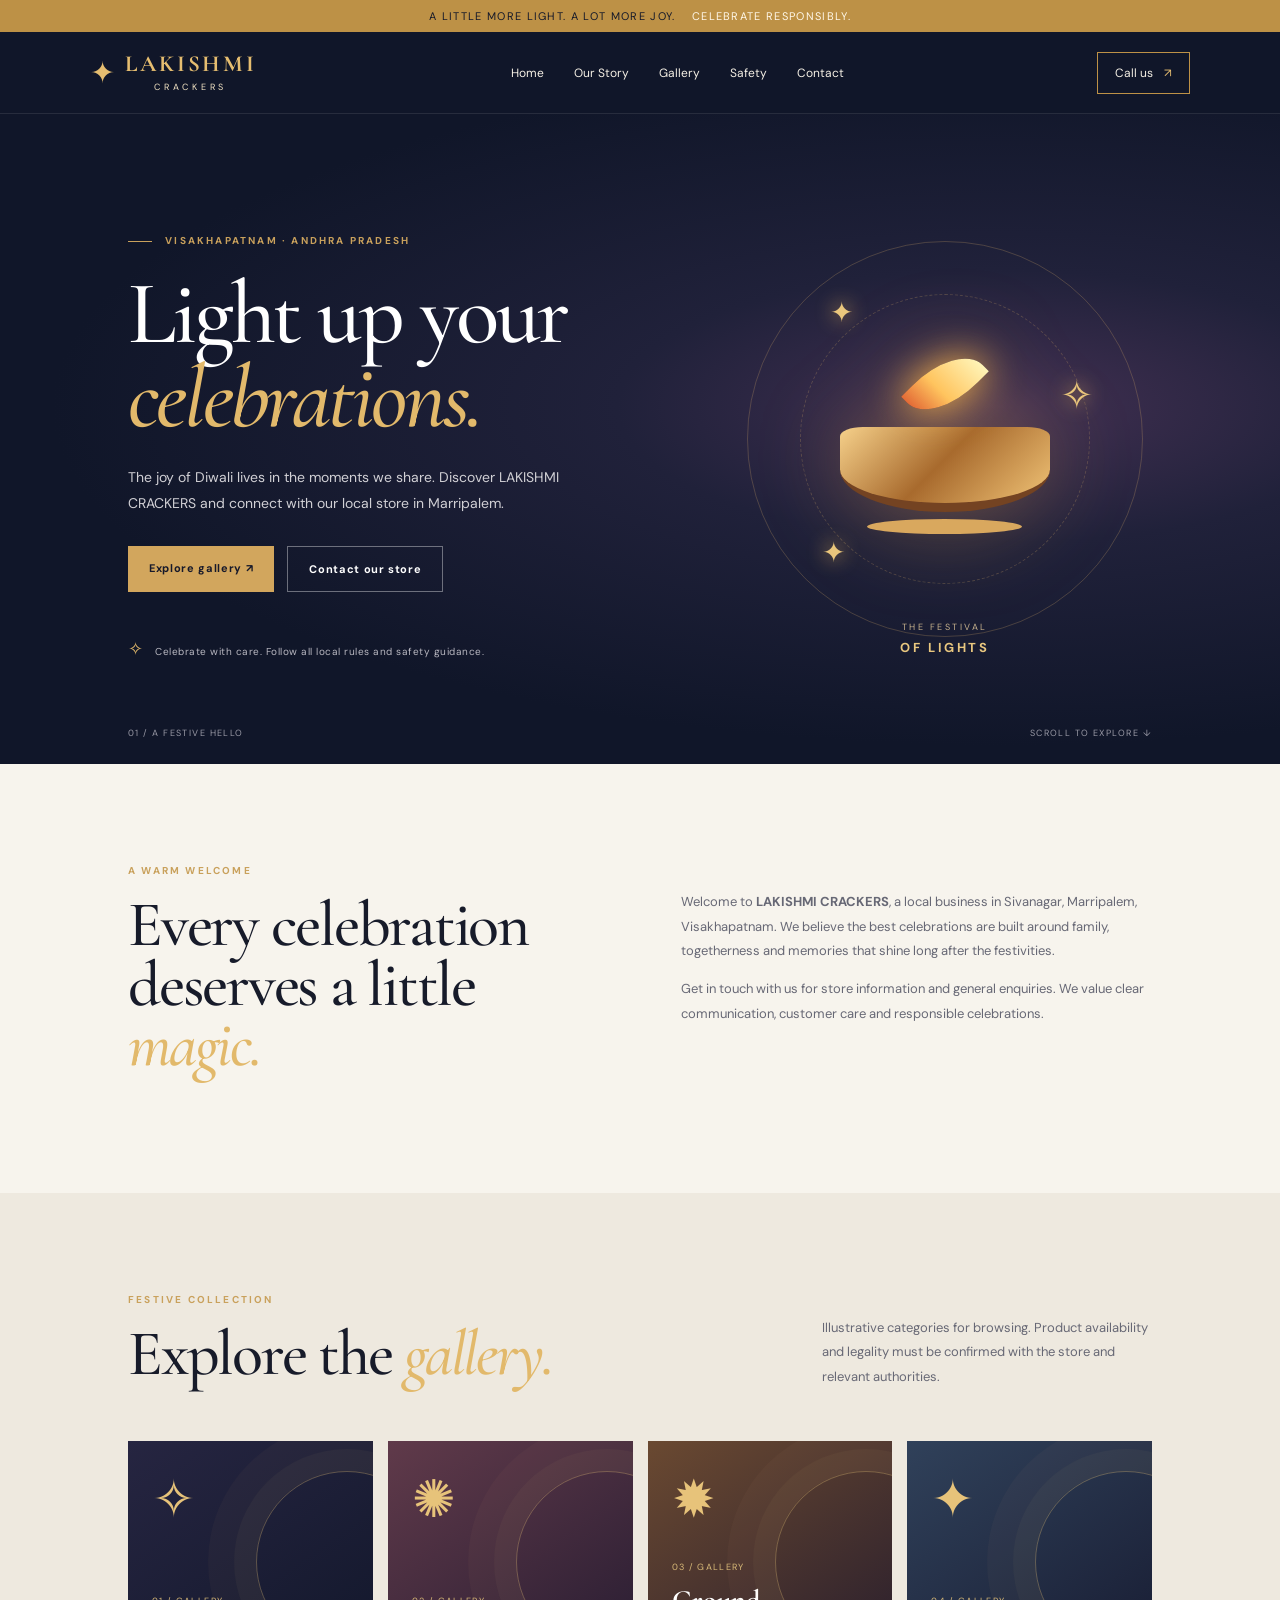
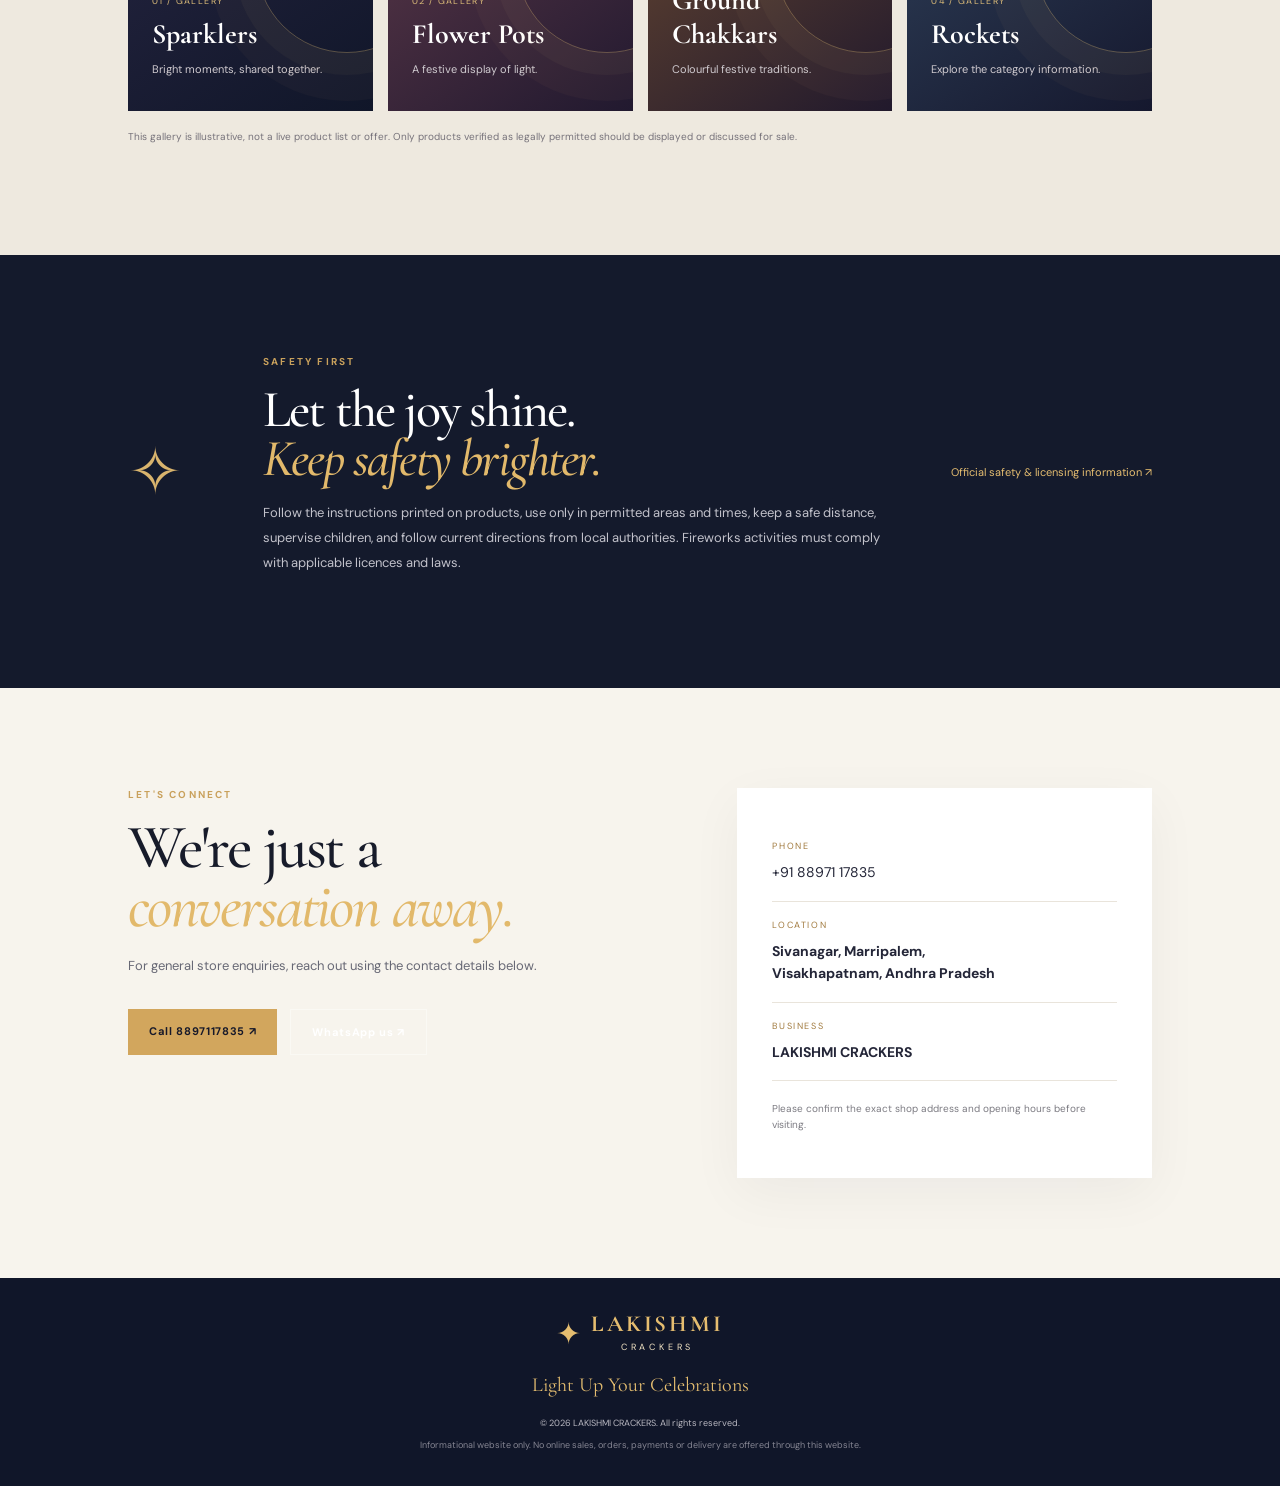
==== index.html @ d30c78f4 "Add files via upload" ====
<!doctype html>
<html lang="en">
<head>
  <meta charset="utf-8">
  <meta name="viewport" content="width=device-width, initial-scale=1">
  <meta name="description" content="LAKISHMI CRACKERS — festive information and store enquiries in Marripalem, Visakhapatnam.">
  <meta name="theme-color" content="#101629">
  <title>LAKISHMI CRACKERS | Light Up Your Celebrations</title>
  <link rel="preconnect" href="https://fonts.googleapis.com">
  <link rel="preconnect" href="https://fonts.gstatic.com" crossorigin>
  <link href="https://fonts.googleapis.com/css2?family=Cormorant+Garamond:wght@500;600;700&family=DM+Sans:wght@400;500;600;700&display=swap" rel="stylesheet">
  <link rel="stylesheet" href="style.css">
  <script defer src="script.js"></script>
</head>
<body>
  <div class="announcement">A little more light. A lot more joy. <span>Celebrate responsibly.</span></div>
  <header class="site-header">
    <a class="brand" href="#home" aria-label="Lakishmi Crackers home">
      <span class="brand-mark">✦</span>
      <span><strong>LAKISHMI</strong><small>CRACKERS</small></span>
    </a>
    <button class="menu-toggle" aria-label="Open navigation" aria-expanded="false">☰</button>
    <nav class="nav">
      <a href="#home">Home</a><a href="#about">Our Story</a><a href="#gallery">Gallery</a><a href="#safety">Safety</a><a href="#contact">Contact</a>
    </nav>
    <a class="header-call" href="tel:8897117835">Call us <span>↗</span></a>
  </header>

  <main>
    <section class="hero" id="home">
      <div class="hero-glow"></div>
      <div class="hero-content">
        <p class="eyebrow"><span></span> VISAKHAPATNAM · ANDHRA PRADESH</p>
        <h1>Light up your<br><em>celebrations.</em></h1>
        <p class="hero-copy">The joy of Diwali lives in the moments we share. Discover LAKISHMI CRACKERS and connect with our local store in Marripalem.</p>
        <div class="hero-actions">
          <a class="button button-gold" href="#gallery">Explore gallery <span>↗</span></a>
          <a class="button button-outline" href="#contact">Contact our store</a>
        </div>
        <div class="hero-note"><span>✧</span> Celebrate with care. Follow all local rules and safety guidance.</div>
      </div>
      <div class="hero-art" aria-label="Decorative festive diya illustration">
        <div class="orbit orbit-one"></div><div class="orbit orbit-two"></div>
        <div class="spark spark-a">✦</div><div class="spark spark-b">✧</div><div class="spark spark-c">✦</div>
        <div class="diya"><div class="flame"></div><div class="bowl"></div><div class="diya-base"></div></div>
        <div class="art-caption">THE FESTIVAL<br><b>OF LIGHTS</b></div>
      </div>
      <div class="hero-bottom"><span>01 / A FESTIVE HELLO</span><span>SCROLL TO EXPLORE ↓</span></div>
    </section>

    <section class="intro section" id="about">
      <div class="section-kicker">A WARM WELCOME</div>
      <div class="intro-grid">
        <h2>Every celebration<br>deserves a little <em>magic.</em></h2>
        <div><p>Welcome to <b>LAKISHMI CRACKERS</b>, a local business in Sivanagar, Marripalem, Visakhapatnam. We believe the best celebrations are built around family, togetherness and memories that shine long after the festivities.</p><p>Get in touch with us for store information and general enquiries. We value clear communication, customer care and responsible celebrations.</p></div>
      </div>
    </section>

    <section class="gallery section" id="gallery">
      <div class="section-heading"><div><div class="section-kicker">FESTIVE COLLECTION</div><h2>Explore the <em>gallery.</em></h2></div><p>Illustrative categories for browsing. Product availability and legality must be confirmed with the store and relevant authorities.</p></div>
      <div class="category-grid">
        <article class="category-card card-spark"><div class="category-symbol">✧</div><div><small>01 / GALLERY</small><h3>Sparklers</h3><p>Bright moments, shared together.</p></div></article>
        <article class="category-card card-flower"><div class="category-symbol">✺</div><div><small>02 / GALLERY</small><h3>Flower Pots</h3><p>A festive display of light.</p></div></article>
        <article class="category-card card-wheel"><div class="category-symbol">✹</div><div><small>03 / GALLERY</small><h3>Ground Chakkars</h3><p>Colourful festive traditions.</p></div></article>
        <article class="category-card card-sky"><div class="category-symbol">✦</div><div><small>04 / GALLERY</small><h3>Rockets</h3><p>Explore the category information.</p></div></article>
      </div>
      <p class="gallery-disclaimer">This gallery is illustrative, not a live product list or offer. Only products verified as legally permitted should be displayed or discussed for sale.</p>
    </section>

    <section class="safety section" id="safety">
      <div class="safety-icon">✧</div>
      <div><div class="section-kicker">SAFETY FIRST</div><h2>Let the joy shine.<br><em>Keep safety brighter.</em></h2><p>Follow the instructions printed on products, use only in permitted areas and times, keep a safe distance, supervise children, and follow current directions from local authorities. Fireworks activities must comply with applicable licences and laws.</p></div>
      <a class="text-link" href="https://www.peso.gov.in/" target="_blank" rel="noopener">Official safety & licensing information ↗</a>
    </section>

    <section class="contact section" id="contact">
      <div class="contact-copy"><div class="section-kicker">LET'S CONNECT</div><h2>We're just a<br><em>conversation away.</em></h2><p>For general store enquiries, reach out using the contact details below.</p>
        <div class="contact-actions"><a class="button button-gold" href="tel:8897117835">Call 8897117835 ↗</a><a class="button button-outline" href="https://wa.me/918897117835?text=Hello%20LAKISHMI%20CRACKERS" target="_blank" rel="noopener">WhatsApp us ↗</a></div>
      </div>
      <div class="contact-card"><div class="contact-row"><span>PHONE</span><a href="tel:8897117835">+91 88971 17835</a></div><div class="contact-row"><span>LOCATION</span><b>Sivanagar, Marripalem,<br>Visakhapatnam, Andhra Pradesh</b></div><div class="contact-row"><span>BUSINESS</span><b>LAKISHMI CRACKERS</b></div><p class="address-note">Please confirm the exact shop address and opening hours before visiting.</p></div>
    </section>
  </main>

  <footer><a class="brand footer-brand" href="#home"><span class="brand-mark">✦</span><span><strong>LAKISHMI</strong><small>CRACKERS</small></span></a><p>Light Up Your Celebrations</p><small>© <span id="year"></span> LAKISHMI CRACKERS. All rights reserved.</small><small class="footer-legal">Informational website only. No online sales, orders, payments or delivery are offered through this website.</small></footer>
</body>
</html>
---- style.css ----
*{box-sizing:border-box}html{scroll-behavior:smooth}body{margin:0;background:#f7f4ed;color:#171b2a;font-family:"DM Sans",sans-serif}.announcement{padding:9px 5vw;text-align:center;background:#bd9146;color:#15192a;font-size:11px;letter-spacing:.12em;text-transform:uppercase}.announcement span{margin-left:12px;color:#fff8e9}.site-header{height:82px;padding:0 7vw;display:flex;align-items:center;justify-content:space-between;background:#101629;color:#fff;position:sticky;top:0;z-index:10;border-bottom:1px solid #ffffff18}.brand{display:flex;align-items:center;gap:10px;color:#e5bd70;text-decoration:none}.brand-mark{font-size:30px}.brand strong{display:block;font-family:"Cormorant Garamond",serif;font-size:23px;letter-spacing:.12em;line-height:1}.brand small{display:block;text-align:center;font-size:9px;letter-spacing:.42em;margin-top:5px;color:#f4e5c5}.nav{display:flex;gap:30px}.nav a,.header-call{color:#f5f0e5;text-decoration:none;font-size:12px}.nav a:hover,.header-call:hover{color:#e5bd70}.header-call{border:1px solid #bd9146;padding:12px 17px}.header-call span{color:#e5bd70;margin-left:8px}.menu-toggle{display:none;background:none;border:0;color:#fff;font-size:24px}.hero{min-height:650px;background:radial-gradient(ellipse at 78% 45%,#423052 0,#20213a 27%,#101629 67%);color:#fff;position:relative;overflow:hidden;padding:110px 10vw 70px}.hero-content{max-width:590px;position:relative;z-index:2}.eyebrow,.section-kicker{font-size:10px;letter-spacing:.22em;color:#c9a15c;font-weight:700}.eyebrow span{display:inline-block;width:24px;height:1px;background:#c9a15c;vertical-align:middle;margin-right:9px}.hero h1,.section h2{font-family:"Cormorant Garamond",serif;font-weight:500;font-size:clamp(58px,7vw,94px);line-height:.94;letter-spacing:-.035em;margin:25px 0}.hero h1 em,.section h2 em{color:#e2b96b;font-weight:500}.hero-copy{max-width:440px;color:#d1d0d5;line-height:1.8;font-size:14px}.hero-actions,.contact-actions{display:flex;gap:13px;flex-wrap:wrap;margin-top:30px}.button{display:inline-block;padding:15px 21px;text-decoration:none;font-size:11px;font-weight:700;letter-spacing:.06em}.button-gold{background:#d2a65d;color:#17192a}.button-gold:hover{background:#f0cf8b}.button-outline{border:1px solid #ffffff60;color:#fff}.button-outline:hover{border-color:#e2b96b;color:#e2b96b}.hero-note{margin-top:45px;color:#b9b8c1;font-size:10px;letter-spacing:.05em}.hero-note span{color:#e2b96b;font-size:18px;margin-right:8px}.hero-art{position:absolute;width:440px;height:440px;right:9%;top:105px;border-radius:50%;display:grid;place-items:center}.orbit{position:absolute;border:1px solid #d5ad6740;border-radius:50%;inset:5%}.orbit-two{inset:17%;border-style:dashed}.diya{position:relative;width:220px;height:190px;display:flex;align-items:center;flex-direction:column;justify-content:flex-end;filter:drop-shadow(0 0 40px #e7a34c55)}.flame{position:absolute;top:0;width:44px;height:80px;background:linear-gradient(#fff4b7,#ffc45e 60%,#e36b36);border-radius:80% 0 80% 0;transform:rotate(45deg);box-shadow:0 0 38px #ffb94c}.bowl{width:210px;height:85px;background:linear-gradient(135deg,#f6d18b,#a86a2d 48%,#f1c477);border-radius:12% 12% 55% 55%;border-bottom:9px solid #744322}.diya-base{width:155px;height:15px;border-radius:50%;background:#d9a85e;margin-top:7px}.spark{position:absolute;color:#eac77d;font-size:28px;text-shadow:0 0 20px #ffc45e}.spark-a{top:17%;left:24%}.spark-b{right:16%;top:34%;font-size:40px}.spark-c{bottom:20%;left:22%}.art-caption{position:absolute;bottom:0;text-align:center;color:#c6b18d;font-size:9px;letter-spacing:.28em;line-height:1.8}.art-caption b{color:#e9c77f;font-size:13px}.hero-bottom{position:absolute;bottom:25px;left:10vw;right:10vw;display:flex;justify-content:space-between;color:#9999a5;font-size:9px;letter-spacing:.16em}.section{padding:100px 10vw}.intro-grid{display:grid;grid-template-columns:1fr 1fr;gap:8%;align-items:start}.section h2{font-size:clamp(45px,5vw,65px);color:#171b2a;margin:18px 0}.intro-grid p,.section-heading p,.safety p,.contact-copy>p{font-size:13px;line-height:1.9;color:#676875}.gallery{background:#eee9df}.section-heading{display:flex;justify-content:space-between;align-items:end;gap:30px;margin-bottom:38px}.section-heading p{max-width:330px}.category-grid{display:grid;grid-template-columns:repeat(4,1fr);gap:15px}.category-card{min-height:270px;padding:24px;display:flex;flex-direction:column;justify-content:space-between;color:#fff;background:linear-gradient(145deg,#262541,#101629);position:relative;overflow:hidden}.category-card:after{content:"";position:absolute;width:180px;height:180px;border:1px solid #e7c37a55;border-radius:50%;right:-65px;top:30px;box-shadow:0 0 0 22px #e7c37a0a,0 0 0 48px #e7c37a08}.card-flower{background:linear-gradient(145deg,#603a4a,#21192f)}.card-wheel{background:linear-gradient(145deg,#6a4931,#21192c)}.card-sky{background:linear-gradient(145deg,#30415a,#15182e)}.category-symbol{font-size:52px;color:#e7c37a}.category-card small{font-size:9px;letter-spacing:.15em;color:#d8b978}.category-card h3{font-family:"Cormorant Garamond",serif;font-size:28px;margin:8px 0}.category-card p{font-size:11px;color:#d0cbd0}.gallery-disclaimer{font-size:10px;color:#76727a;margin-top:18px;line-height:1.6}.safety{display:grid;grid-template-columns:100px 1fr auto;gap:35px;align-items:center;background:#141a2c;color:#fff}.safety h2{color:#fff;font-size:52px}.safety p{color:#c2c2cb;max-width:620px}.safety-icon{font-size:65px;color:#d9b46d}.text-link{color:#e5bd70;font-size:11px;white-space:nowrap;text-decoration:none}.contact{display:grid;grid-template-columns:1.1fr .9fr;gap:10%;background:#f7f4ed}.contact h2{font-size:62px}.contact-card{background:#fff;padding:35px;box-shadow:0 15px 50px #171b2a0c}.contact-row{padding:17px 0;border-bottom:1px solid #e9e4db;display:flex;flex-direction:column;gap:9px}.contact-row span{font-size:9px;letter-spacing:.18em;color:#a17a3e}.contact-row b,.contact-row a{font-size:14px;color:#242638;text-decoration:none;line-height:1.6}.address-note{font-size:10px;line-height:1.6;color:#7c7b82;margin-top:20px}footer{background:#101629;color:#b8b7c0;padding:35px 10vw;text-align:center}footer .brand{justify-content:center}footer p{font-family:"Cormorant Garamond",serif;color:#e4bd70;font-size:20px}footer>small{display:block;font-size:9px;margin-top:10px}.footer-legal{color:#858592}.footer-brand{display:inline-flex}
@media(max-width:900px){.nav{gap:15px}.hero-art{right:-100px;opacity:.45}.hero-content{max-width:560px}.category-grid{grid-template-columns:repeat(2,1fr)}.safety{grid-template-columns:60px 1fr}.text-link{grid-column:2}.section{padding:75px 7vw}}
@media(max-width:650px){.announcement{font-size:9px}.site-header{height:70px;padding:0 6vw}.menu-toggle{display:block;margin-left:auto;margin-right:18px}.nav{display:none;position:absolute;top:70px;left:0;right:0;background:#101629;padding:20px 7vw 26px;flex-direction:column;gap:20px;border-top:1px solid #ffffff20}.nav.open{display:flex}.header-call{padding:10px;font-size:10px}.hero{padding:85px 7vw 90px;min-height:690px}.hero h1{font-size:66px}.hero-art{width:300px;height:300px;right:-80px;top:300px;opacity:.27}.hero-bottom{left:7vw;right:7vw;font-size:8px}.intro-grid,.contact{grid-template-columns:1fr;gap:20px}.section-heading{display:block}.category-grid{grid-template-columns:1fr 1fr;gap:9px}.category-card{min-height:220px;padding:16px}.category-card h3{font-size:23px}.safety{grid-template-columns:1fr;gap:10px}.safety-icon{font-size:42px}.safety h2,.contact h2{font-size:48px}.text-link{grid-column:auto}.contact-card{padding:25px}.section{padding:65px 7vw}}
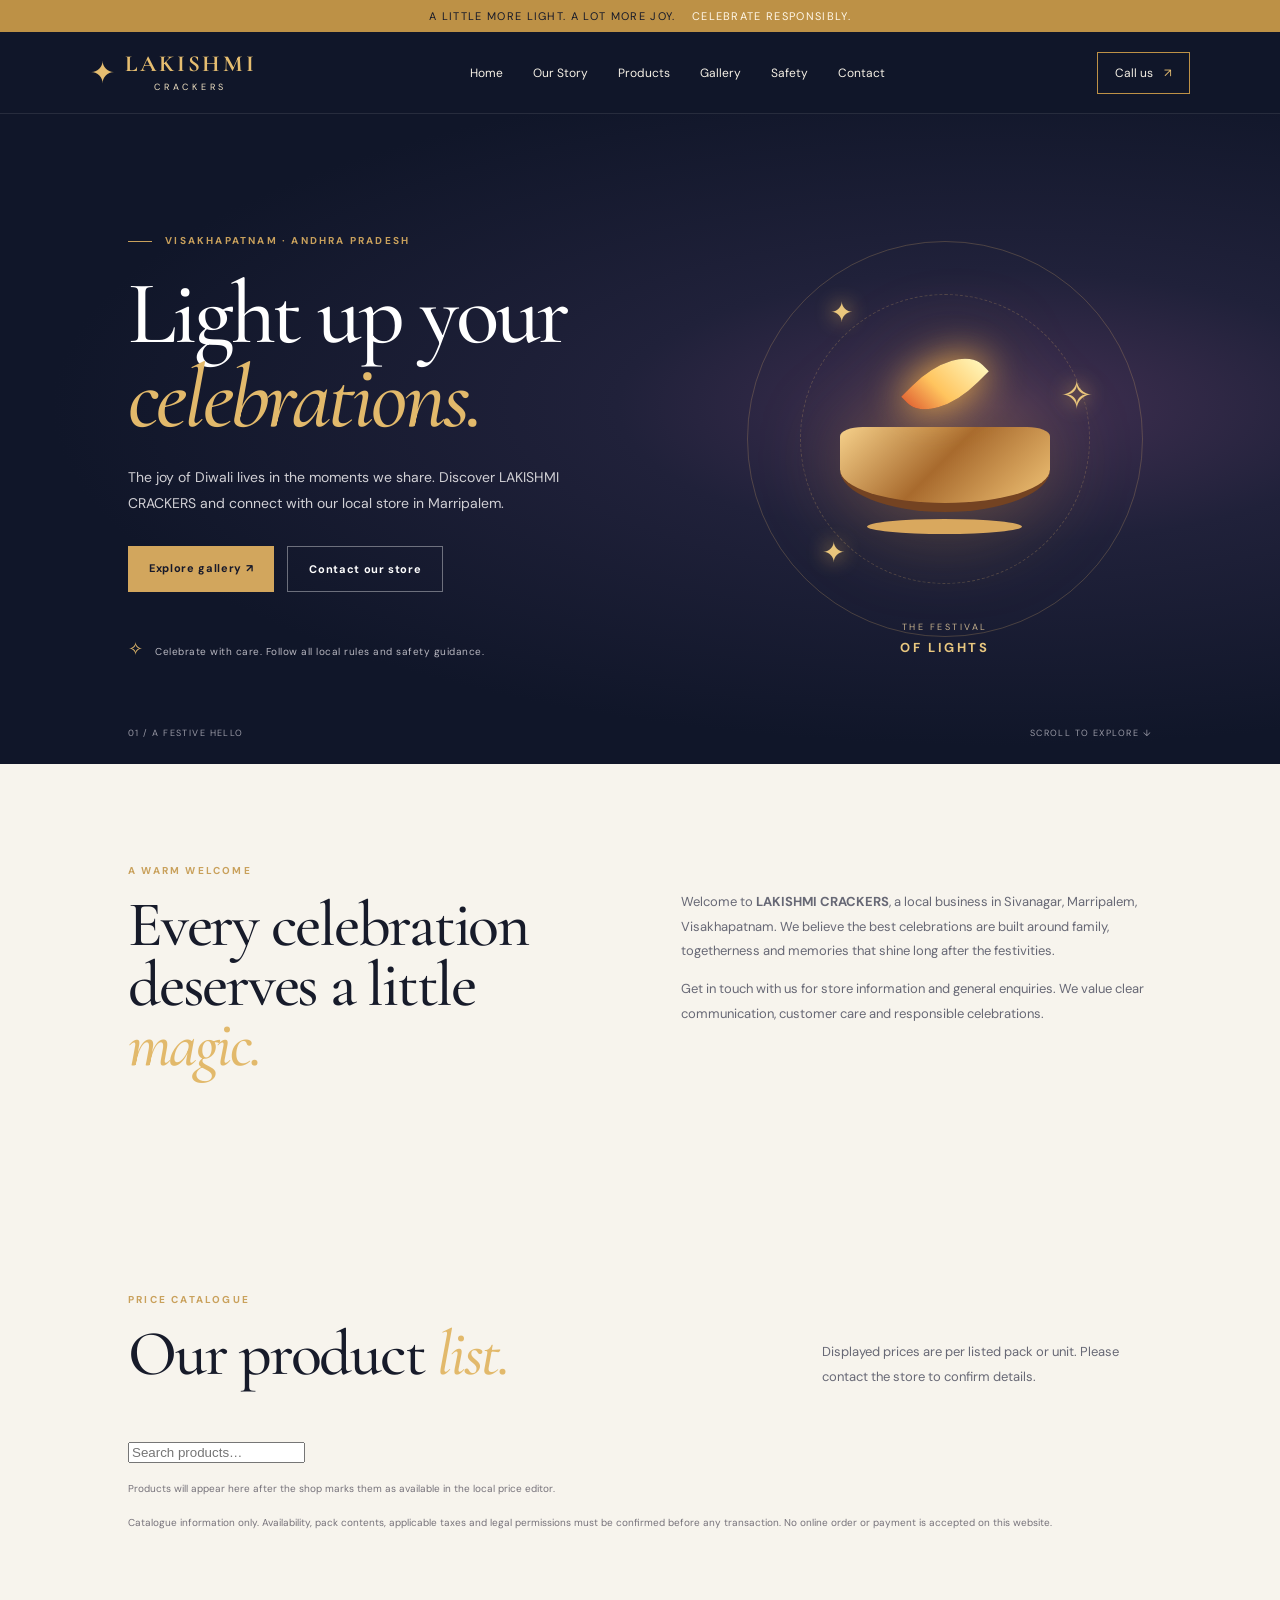
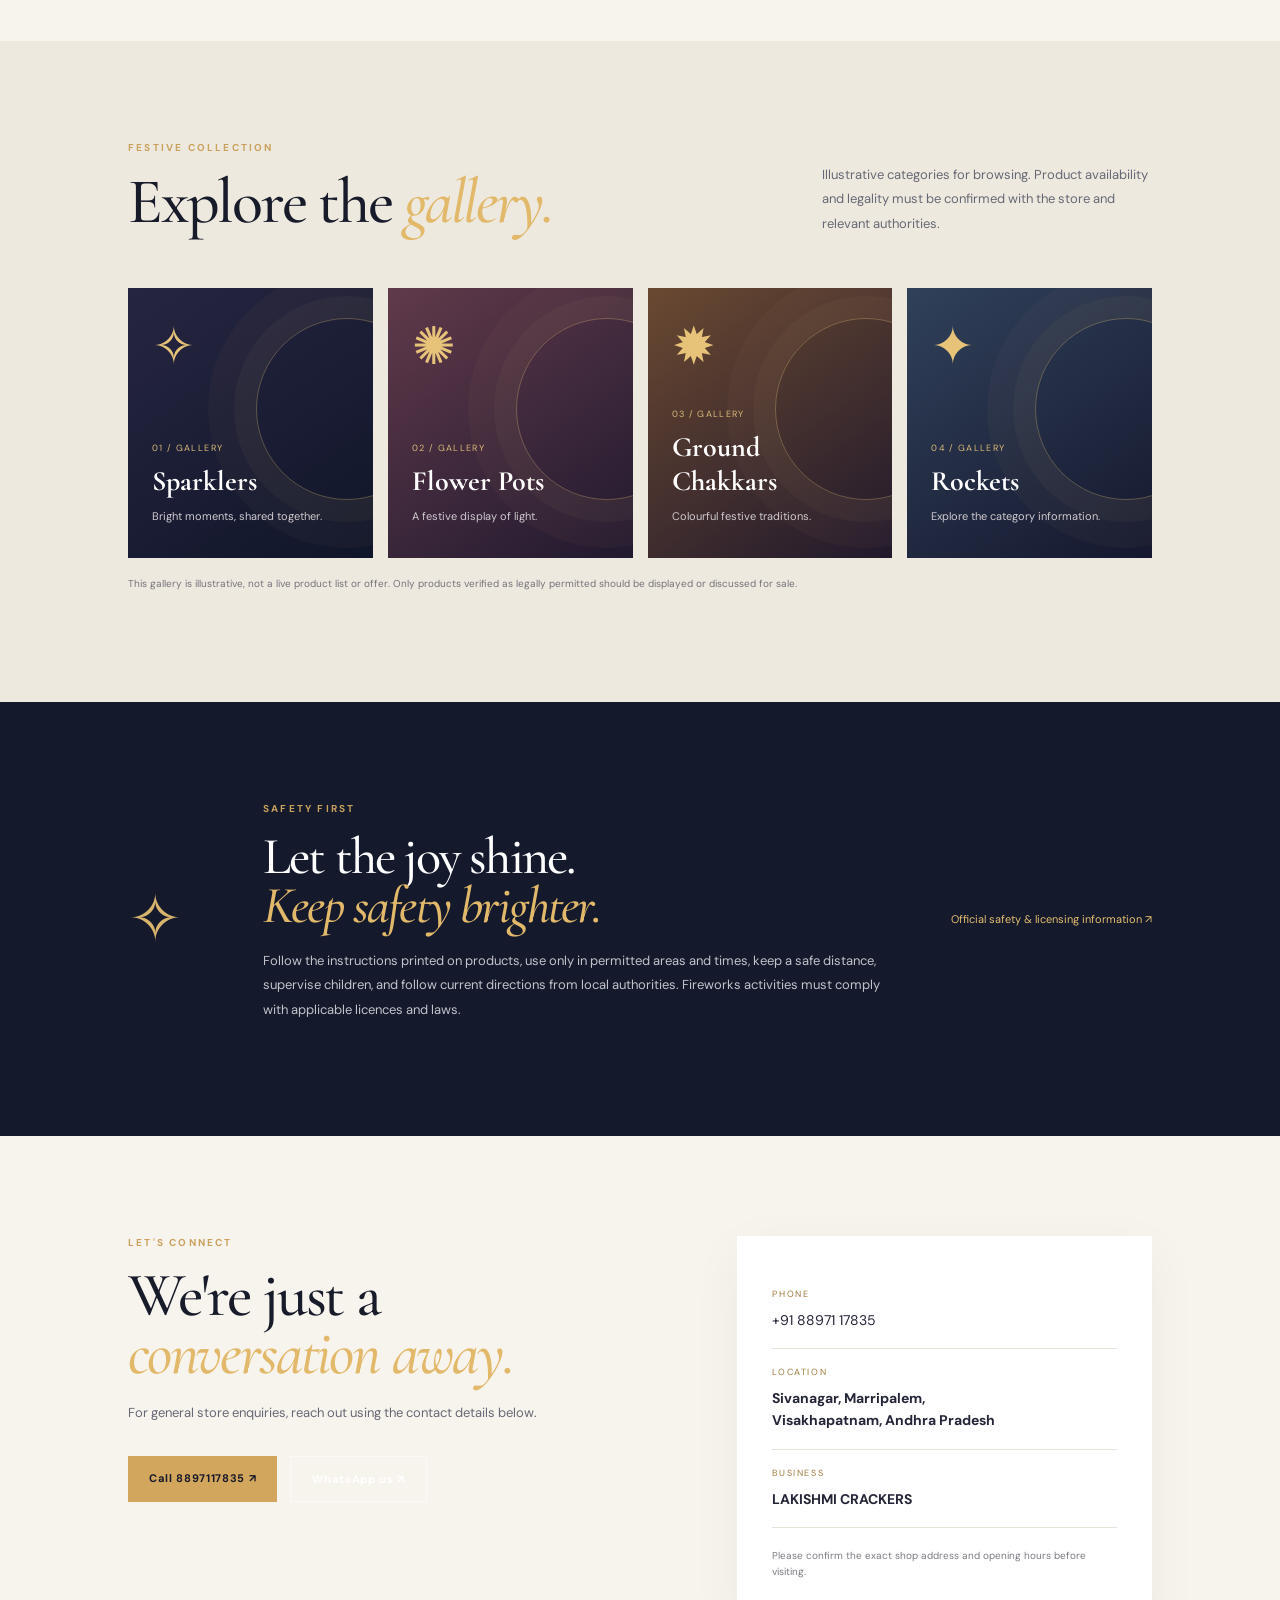
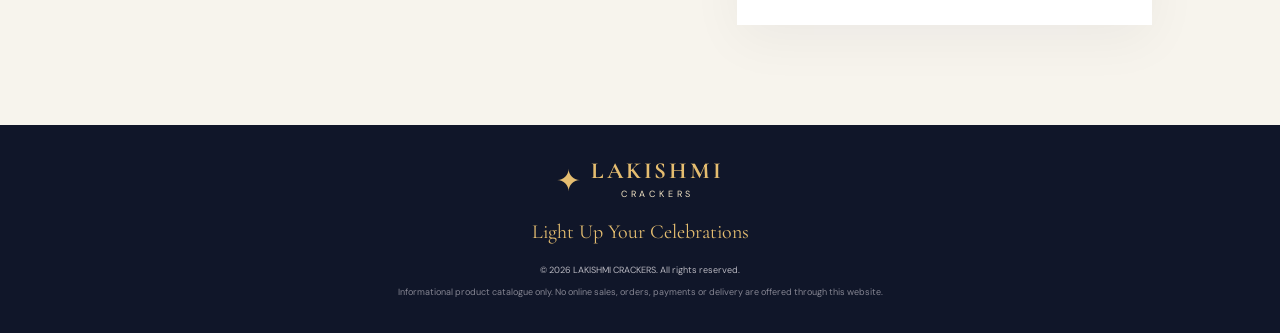
==== commit c4566d45: "Add products section and update footer information Added a products section with a product search in" ====
--- a/index.html
+++ b/index.html
@@ -10,6 +10,7 @@
   <link rel="preconnect" href="https://fonts.gstatic.com" crossorigin>
   <link href="https://fonts.googleapis.com/css2?family=Cormorant+Garamond:wght@500;600;700&family=DM+Sans:wght@400;500;600;700&display=swap" rel="stylesheet">
   <link rel="stylesheet" href="style.css">
+  <script defer src="products.js"></script>
   <script defer src="script.js"></script>
 </head>
 <body>
@@ -21,7 +22,7 @@
     </a>
     <button class="menu-toggle" aria-label="Open navigation" aria-expanded="false">☰</button>
     <nav class="nav">
-      <a href="#home">Home</a><a href="#about">Our Story</a><a href="#gallery">Gallery</a><a href="#safety">Safety</a><a href="#contact">Contact</a>
+      <a href="#home">Home</a><a href="#about">Our Story</a><a href="#products">Products</a><a href="#gallery">Gallery</a><a href="#safety">Safety</a><a href="#contact">Contact</a>
     </nav>
     <a class="header-call" href="tel:8897117835">Call us <span>↗</span></a>
   </header>
@@ -56,6 +57,14 @@
       </div>
     </section>
 
+    <section class="products section" id="products">
+      <div class="section-heading"><div><div class="section-kicker">PRICE CATALOGUE</div><h2>Our product <em>list.</em></h2></div><p>Displayed prices are per listed pack or unit. Please contact the store to confirm details.</p></div>
+      <div class="product-tools"><input id="product-search" type="search" placeholder="Search products…" aria-label="Search products"><span id="product-count" aria-live="polite"></span></div>
+      <div class="product-grid" id="product-grid"></div>
+      <p class="gallery-disclaimer" id="product-empty">Products will appear here after the shop marks them as available in the local price editor.</p>
+      <p class="gallery-disclaimer">Catalogue information only. Availability, pack contents, applicable taxes and legal permissions must be confirmed before any transaction. No online order or payment is accepted on this website.</p>
+    </section>
+
     <section class="gallery section" id="gallery">
       <div class="section-heading"><div><div class="section-kicker">FESTIVE COLLECTION</div><h2>Explore the <em>gallery.</em></h2></div><p>Illustrative categories for browsing. Product availability and legality must be confirmed with the store and relevant authorities.</p></div>
       <div class="category-grid">
@@ -81,6 +90,6 @@
     </section>
   </main>
 
-  <footer><a class="brand footer-brand" href="#home"><span class="brand-mark">✦</span><span><strong>LAKISHMI</strong><small>CRACKERS</small></span></a><p>Light Up Your Celebrations</p><small>© <span id="year"></span> LAKISHMI CRACKERS. All rights reserved.</small><small class="footer-legal">Informational website only. No online sales, orders, payments or delivery are offered through this website.</small></footer>
+  <footer><a class="brand footer-brand" href="#home"><span class="brand-mark">✦</span><span><strong>LAKISHMI</strong><small>CRACKERS</small></span></a><p>Light Up Your Celebrations</p><small>© <span id="year"></span> LAKISHMI CRACKERS. All rights reserved.</small><small class="footer-legal">Informational product catalogue only. No online sales, orders, payments or delivery are offered through this website.</small></footer>
 </body>
-</html>+</html>
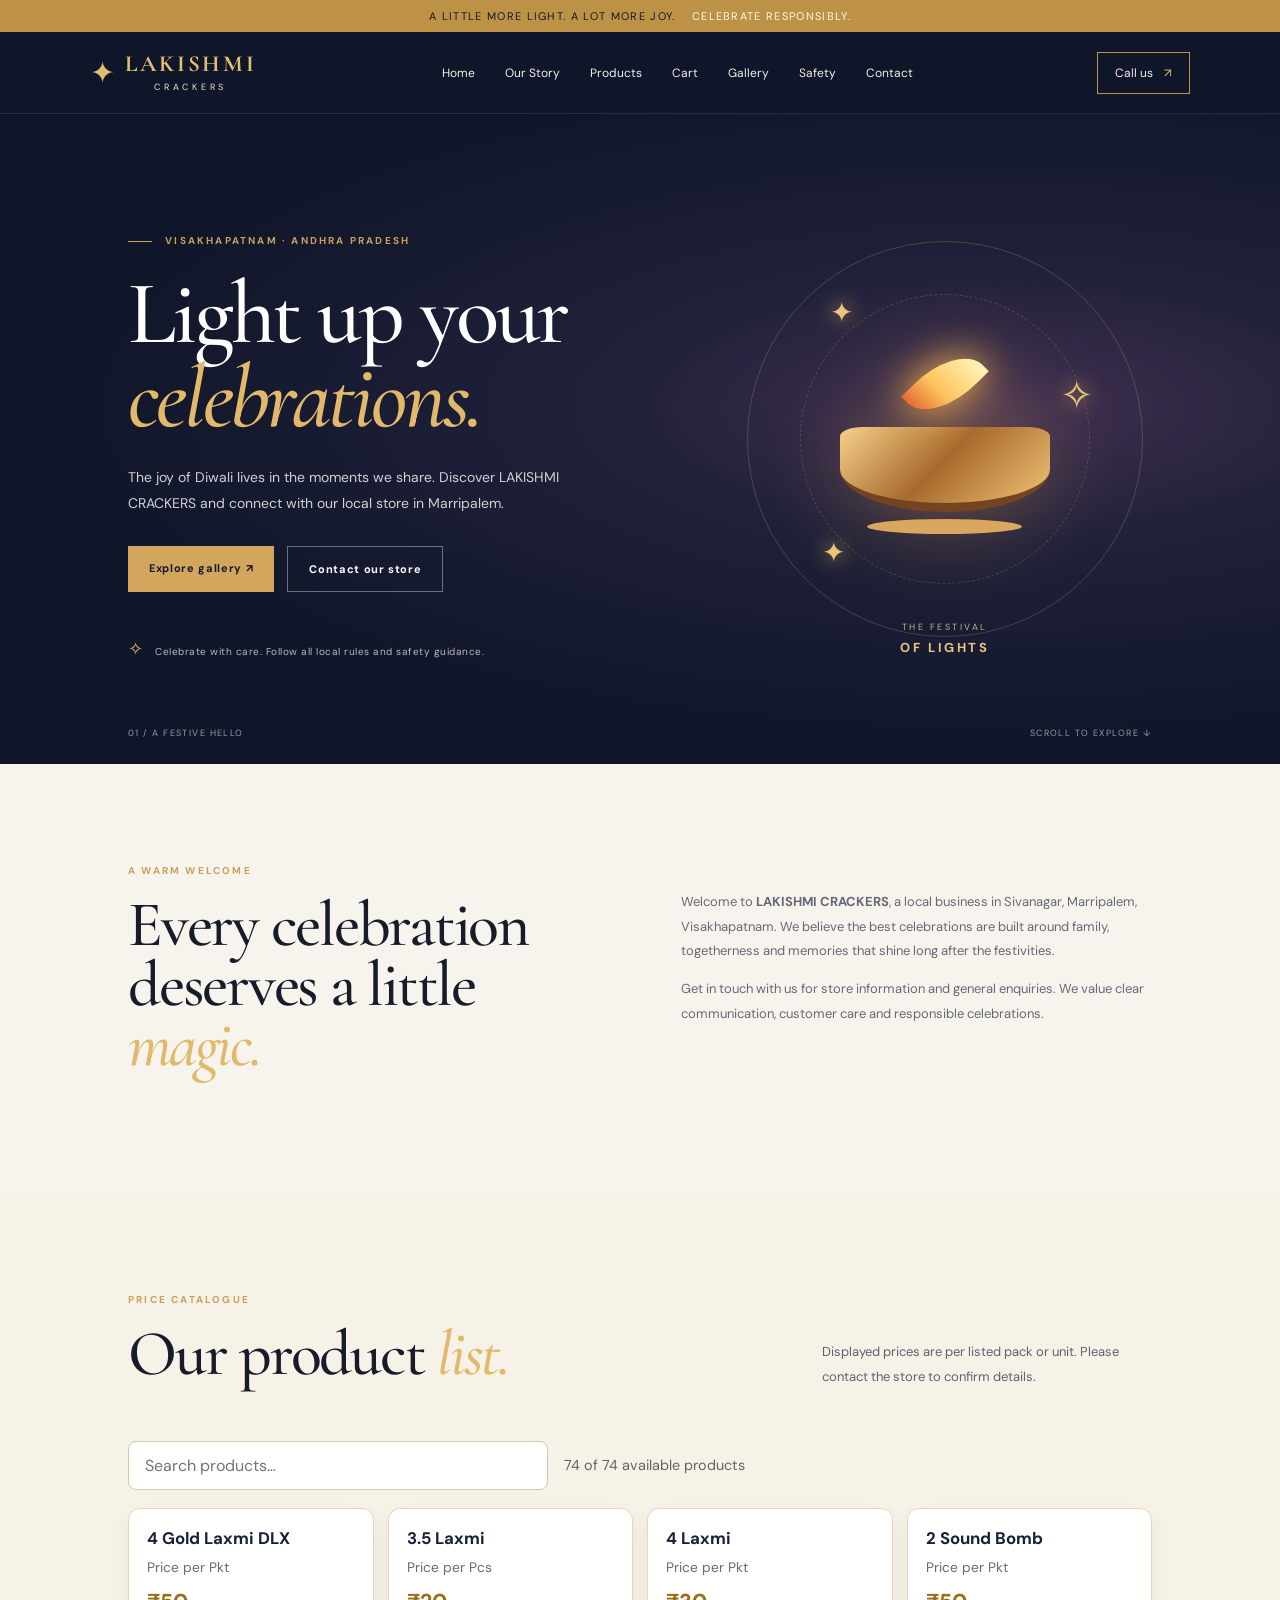
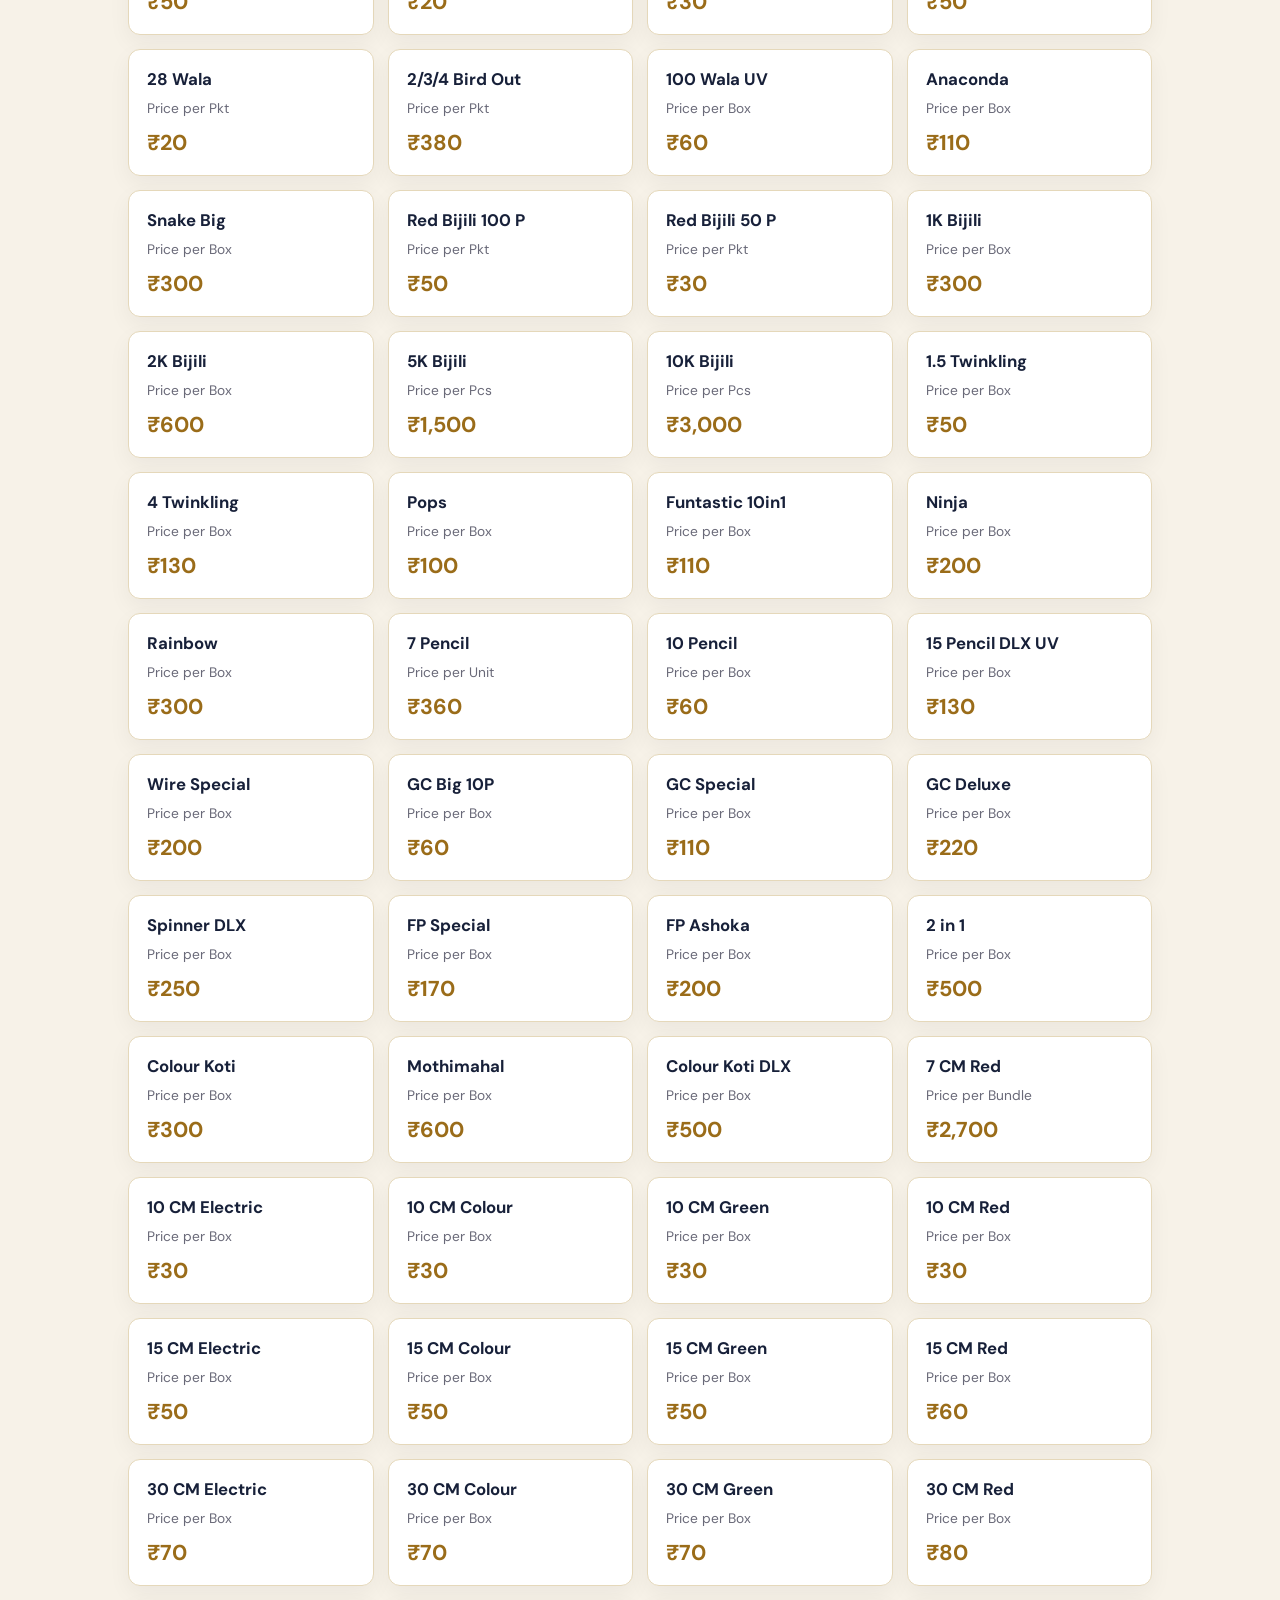
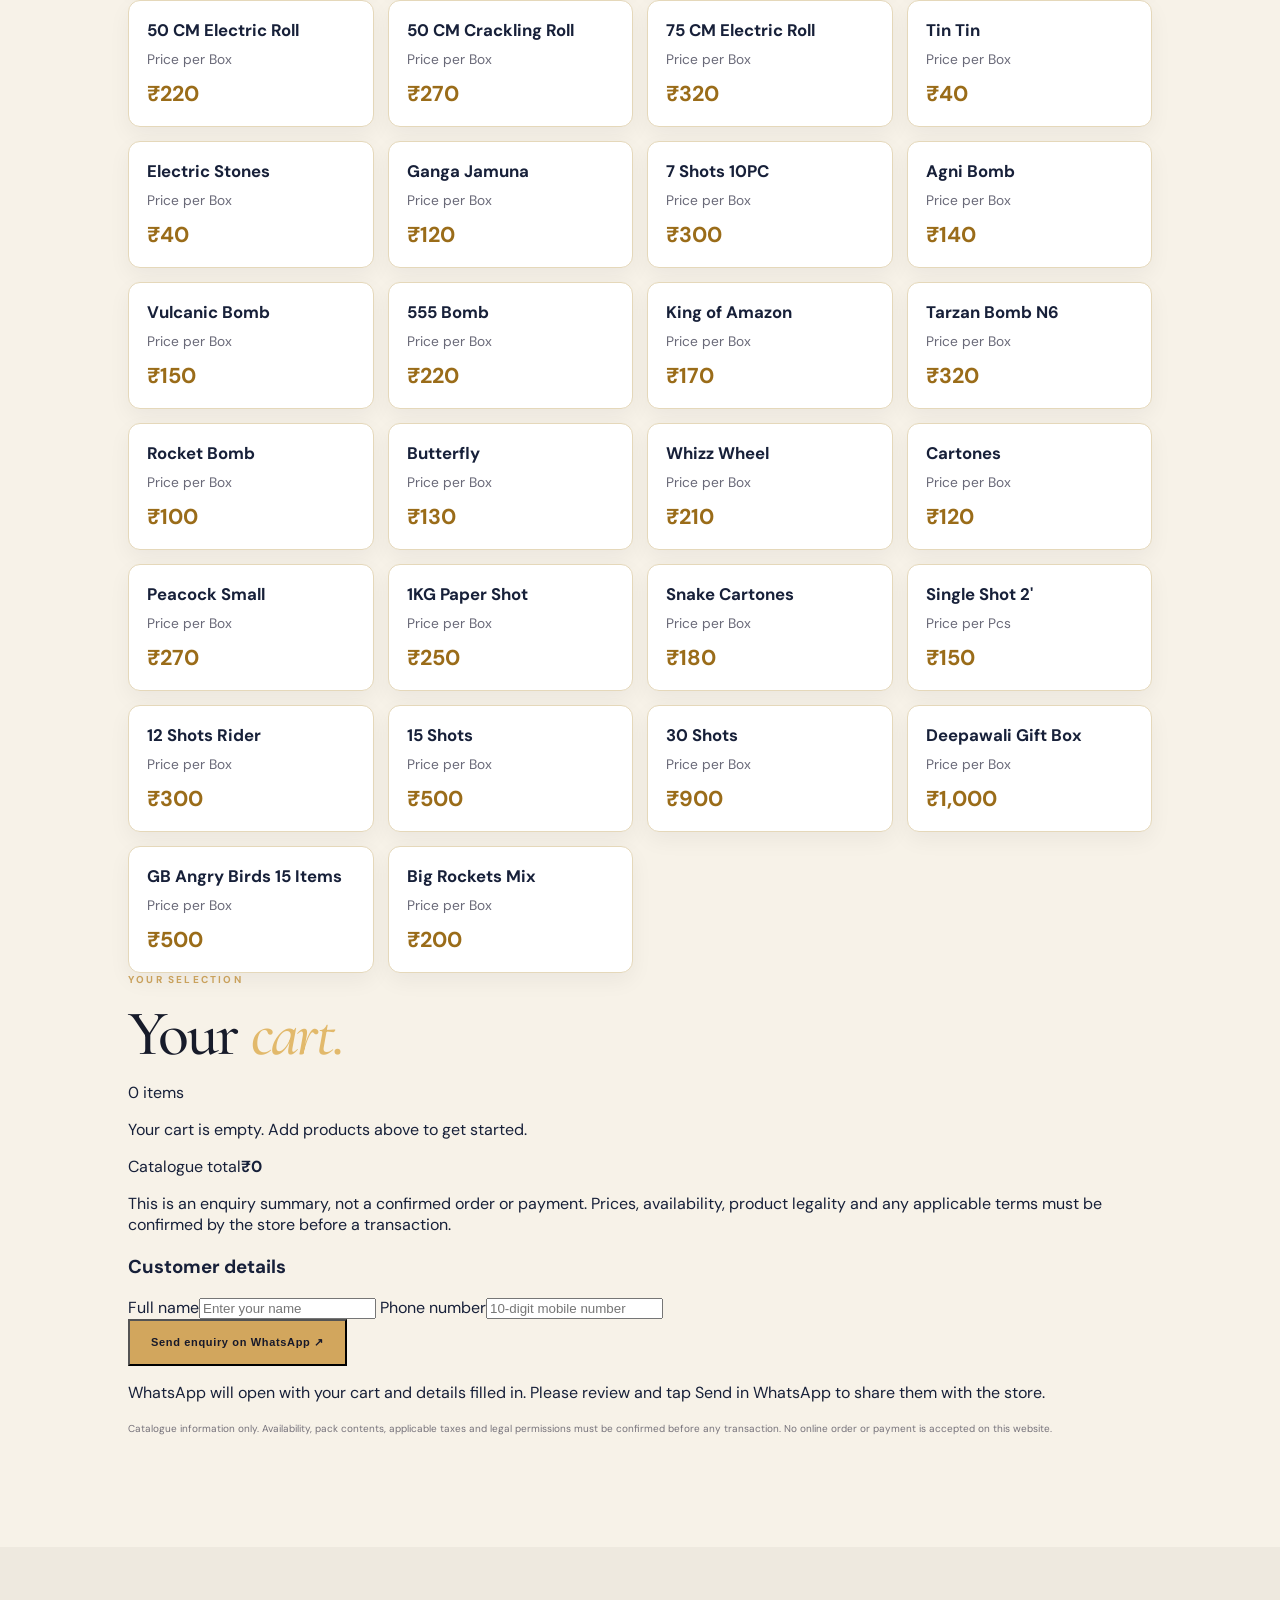
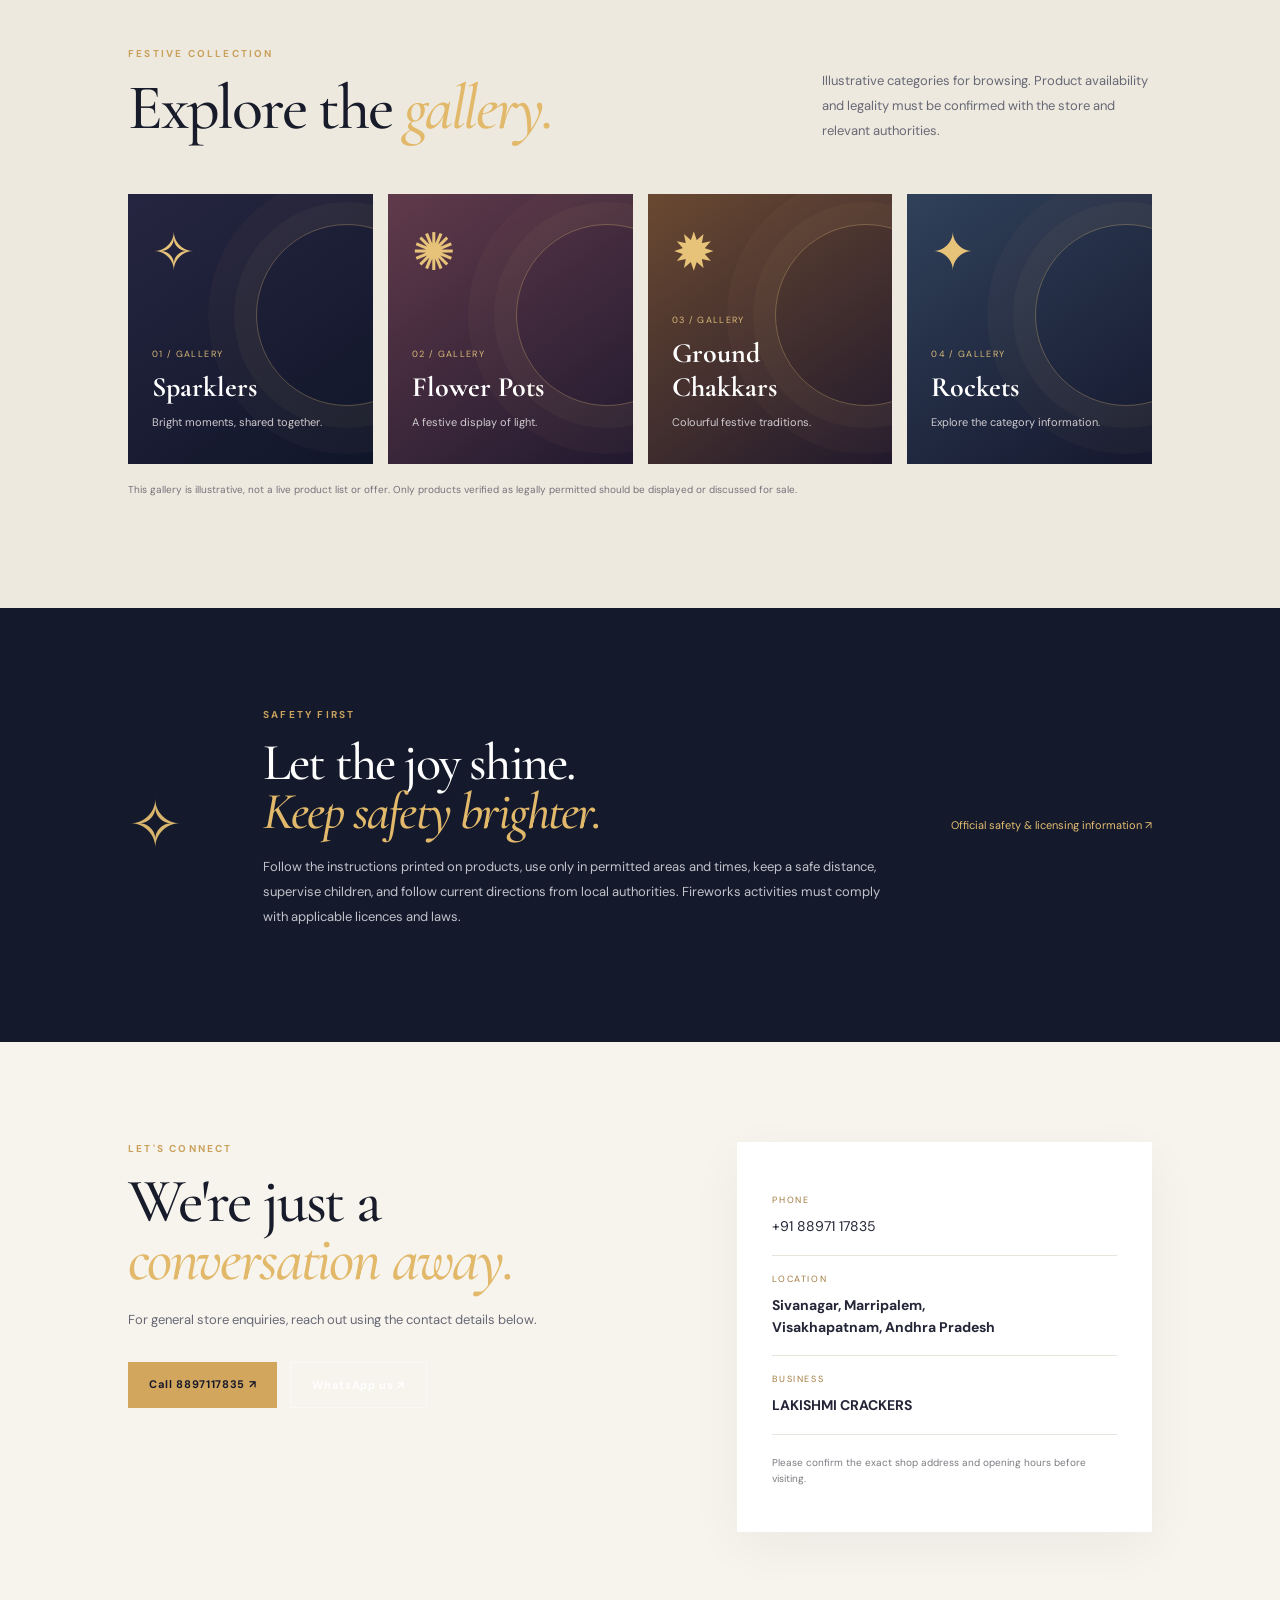
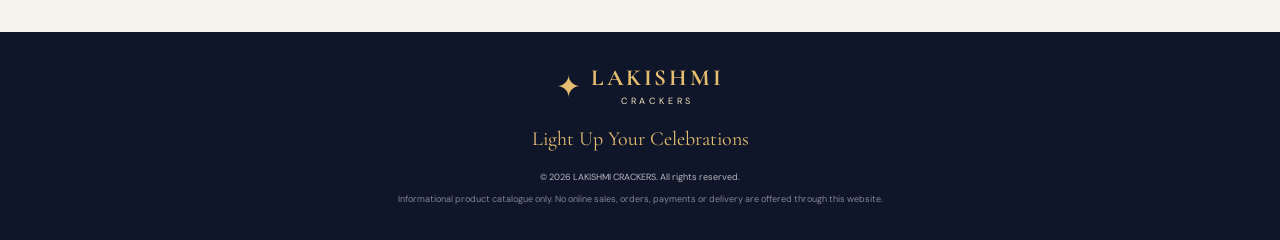
==== commit bb2927bc: "Implement cart panel and customer enquiry form Added a cart section with customer details form and e" ====
--- a/index.html
+++ b/index.html
@@ -22,7 +22,7 @@
     </a>
     <button class="menu-toggle" aria-label="Open navigation" aria-expanded="false">☰</button>
     <nav class="nav">
-      <a href="#home">Home</a><a href="#about">Our Story</a><a href="#products">Products</a><a href="#gallery">Gallery</a><a href="#safety">Safety</a><a href="#contact">Contact</a>
+      <a href="#home">Home</a><a href="#about">Our Story</a><a href="#products">Products</a><a href="#cart">Cart</a><a href="#gallery">Gallery</a><a href="#safety">Safety</a><a href="#contact">Contact</a>
     </nav>
     <a class="header-call" href="tel:8897117835">Call us <span>↗</span></a>
   </header>
@@ -62,6 +62,23 @@
       <div class="product-tools"><input id="product-search" type="search" placeholder="Search products…" aria-label="Search products"><span id="product-count" aria-live="polite"></span></div>
       <div class="product-grid" id="product-grid"></div>
       <p class="gallery-disclaimer" id="product-empty">Products will appear here after the shop marks them as available in the local price editor.</p>
+      <section class="cart-panel" id="cart" aria-labelledby="cart-title">
+        <div class="section-kicker">YOUR SELECTION</div>
+        <div class="cart-heading"><h2 id="cart-title">Your <em>cart.</em></h2><span id="cart-count">0 items</span></div>
+        <div id="cart-items" class="cart-items" aria-live="polite"><p class="cart-empty">Your cart is empty. Add products above to get started.</p></div>
+        <div class="cart-total"><span>Catalogue total</span><strong id="cart-total">₹0</strong></div>
+        <p class="cart-note">This is an enquiry summary, not a confirmed order or payment. Prices, availability, product legality and any applicable terms must be confirmed by the store before a transaction.</p>
+        <form id="customer-form" class="customer-form">
+          <h3>Customer details</h3>
+          <div class="customer-fields">
+            <label>Full name<input id="customer-name" name="name" type="text" autocomplete="name" maxlength="80" placeholder="Enter your name" required></label>
+            <label>Phone number<input id="customer-phone" name="phone" type="tel" inputmode="numeric" autocomplete="tel" maxlength="10" pattern="[6-9][0-9]{9}" placeholder="10-digit mobile number" required></label>
+          </div>
+          <button class="button button-gold whatsapp-submit" type="submit">Send enquiry on WhatsApp ↗</button>
+          <p class="whatsapp-hint">WhatsApp will open with your cart and details filled in. Please review and tap Send in WhatsApp to share them with the store.</p>
+          <p id="cart-feedback" class="cart-feedback" role="status" aria-live="polite"></p>
+        </form>
+      </section>
       <p class="gallery-disclaimer">Catalogue information only. Availability, pack contents, applicable taxes and legal permissions must be confirmed before any transaction. No online order or payment is accepted on this website.</p>
     </section>
 
--- a/style.css
+++ b/style.css
@@ -1,3 +1,17 @@
 *{box-sizing:border-box}html{scroll-behavior:smooth}body{margin:0;background:#f7f4ed;color:#171b2a;font-family:"DM Sans",sans-serif}.announcement{padding:9px 5vw;text-align:center;background:#bd9146;color:#15192a;font-size:11px;letter-spacing:.12em;text-transform:uppercase}.announcement span{margin-left:12px;color:#fff8e9}.site-header{height:82px;padding:0 7vw;display:flex;align-items:center;justify-content:space-between;background:#101629;color:#fff;position:sticky;top:0;z-index:10;border-bottom:1px solid #ffffff18}.brand{display:flex;align-items:center;gap:10px;color:#e5bd70;text-decoration:none}.brand-mark{font-size:30px}.brand strong{display:block;font-family:"Cormorant Garamond",serif;font-size:23px;letter-spacing:.12em;line-height:1}.brand small{display:block;text-align:center;font-size:9px;letter-spacing:.42em;margin-top:5px;color:#f4e5c5}.nav{display:flex;gap:30px}.nav a,.header-call{color:#f5f0e5;text-decoration:none;font-size:12px}.nav a:hover,.header-call:hover{color:#e5bd70}.header-call{border:1px solid #bd9146;padding:12px 17px}.header-call span{color:#e5bd70;margin-left:8px}.menu-toggle{display:none;background:none;border:0;color:#fff;font-size:24px}.hero{min-height:650px;background:radial-gradient(ellipse at 78% 45%,#423052 0,#20213a 27%,#101629 67%);color:#fff;position:relative;overflow:hidden;padding:110px 10vw 70px}.hero-content{max-width:590px;position:relative;z-index:2}.eyebrow,.section-kicker{font-size:10px;letter-spacing:.22em;color:#c9a15c;font-weight:700}.eyebrow span{display:inline-block;width:24px;height:1px;background:#c9a15c;vertical-align:middle;margin-right:9px}.hero h1,.section h2{font-family:"Cormorant Garamond",serif;font-weight:500;font-size:clamp(58px,7vw,94px);line-height:.94;letter-spacing:-.035em;margin:25px 0}.hero h1 em,.section h2 em{color:#e2b96b;font-weight:500}.hero-copy{max-width:440px;color:#d1d0d5;line-height:1.8;font-size:14px}.hero-actions,.contact-actions{display:flex;gap:13px;flex-wrap:wrap;margin-top:30px}.button{display:inline-block;padding:15px 21px;text-decoration:none;font-size:11px;font-weight:700;letter-spacing:.06em}.button-gold{background:#d2a65d;color:#17192a}.button-gold:hover{background:#f0cf8b}.button-outline{border:1px solid #ffffff60;color:#fff}.button-outline:hover{border-color:#e2b96b;color:#e2b96b}.hero-note{margin-top:45px;color:#b9b8c1;font-size:10px;letter-spacing:.05em}.hero-note span{color:#e2b96b;font-size:18px;margin-right:8px}.hero-art{position:absolute;width:440px;height:440px;right:9%;top:105px;border-radius:50%;display:grid;place-items:center}.orbit{position:absolute;border:1px solid #d5ad6740;border-radius:50%;inset:5%}.orbit-two{inset:17%;border-style:dashed}.diya{position:relative;width:220px;height:190px;display:flex;align-items:center;flex-direction:column;justify-content:flex-end;filter:drop-shadow(0 0 40px #e7a34c55)}.flame{position:absolute;top:0;width:44px;height:80px;background:linear-gradient(#fff4b7,#ffc45e 60%,#e36b36);border-radius:80% 0 80% 0;transform:rotate(45deg);box-shadow:0 0 38px #ffb94c}.bowl{width:210px;height:85px;background:linear-gradient(135deg,#f6d18b,#a86a2d 48%,#f1c477);border-radius:12% 12% 55% 55%;border-bottom:9px solid #744322}.diya-base{width:155px;height:15px;border-radius:50%;background:#d9a85e;margin-top:7px}.spark{position:absolute;color:#eac77d;font-size:28px;text-shadow:0 0 20px #ffc45e}.spark-a{top:17%;left:24%}.spark-b{right:16%;top:34%;font-size:40px}.spark-c{bottom:20%;left:22%}.art-caption{position:absolute;bottom:0;text-align:center;color:#c6b18d;font-size:9px;letter-spacing:.28em;line-height:1.8}.art-caption b{color:#e9c77f;font-size:13px}.hero-bottom{position:absolute;bottom:25px;left:10vw;right:10vw;display:flex;justify-content:space-between;color:#9999a5;font-size:9px;letter-spacing:.16em}.section{padding:100px 10vw}.intro-grid{display:grid;grid-template-columns:1fr 1fr;gap:8%;align-items:start}.section h2{font-size:clamp(45px,5vw,65px);color:#171b2a;margin:18px 0}.intro-grid p,.section-heading p,.safety p,.contact-copy>p{font-size:13px;line-height:1.9;color:#676875}.gallery{background:#eee9df}.section-heading{display:flex;justify-content:space-between;align-items:end;gap:30px;margin-bottom:38px}.section-heading p{max-width:330px}.category-grid{display:grid;grid-template-columns:repeat(4,1fr);gap:15px}.category-card{min-height:270px;padding:24px;display:flex;flex-direction:column;justify-content:space-between;color:#fff;background:linear-gradient(145deg,#262541,#101629);position:relative;overflow:hidden}.category-card:after{content:"";position:absolute;width:180px;height:180px;border:1px solid #e7c37a55;border-radius:50%;right:-65px;top:30px;box-shadow:0 0 0 22px #e7c37a0a,0 0 0 48px #e7c37a08}.card-flower{background:linear-gradient(145deg,#603a4a,#21192f)}.card-wheel{background:linear-gradient(145deg,#6a4931,#21192c)}.card-sky{background:linear-gradient(145deg,#30415a,#15182e)}.category-symbol{font-size:52px;color:#e7c37a}.category-card small{font-size:9px;letter-spacing:.15em;color:#d8b978}.category-card h3{font-family:"Cormorant Garamond",serif;font-size:28px;margin:8px 0}.category-card p{font-size:11px;color:#d0cbd0}.gallery-disclaimer{font-size:10px;color:#76727a;margin-top:18px;line-height:1.6}.safety{display:grid;grid-template-columns:100px 1fr auto;gap:35px;align-items:center;background:#141a2c;color:#fff}.safety h2{color:#fff;font-size:52px}.safety p{color:#c2c2cb;max-width:620px}.safety-icon{font-size:65px;color:#d9b46d}.text-link{color:#e5bd70;font-size:11px;white-space:nowrap;text-decoration:none}.contact{display:grid;grid-template-columns:1.1fr .9fr;gap:10%;background:#f7f4ed}.contact h2{font-size:62px}.contact-card{background:#fff;padding:35px;box-shadow:0 15px 50px #171b2a0c}.contact-row{padding:17px 0;border-bottom:1px solid #e9e4db;display:flex;flex-direction:column;gap:9px}.contact-row span{font-size:9px;letter-spacing:.18em;color:#a17a3e}.contact-row b,.contact-row a{font-size:14px;color:#242638;text-decoration:none;line-height:1.6}.address-note{font-size:10px;line-height:1.6;color:#7c7b82;margin-top:20px}footer{background:#101629;color:#b8b7c0;padding:35px 10vw;text-align:center}footer .brand{justify-content:center}footer p{font-family:"Cormorant Garamond",serif;color:#e4bd70;font-size:20px}footer>small{display:block;font-size:9px;margin-top:10px}.footer-legal{color:#858592}.footer-brand{display:inline-flex}
 @media(max-width:900px){.nav{gap:15px}.hero-art{right:-100px;opacity:.45}.hero-content{max-width:560px}.category-grid{grid-template-columns:repeat(2,1fr)}.safety{grid-template-columns:60px 1fr}.text-link{grid-column:2}.section{padding:75px 7vw}}
 @media(max-width:650px){.announcement{font-size:9px}.site-header{height:70px;padding:0 6vw}.menu-toggle{display:block;margin-left:auto;margin-right:18px}.nav{display:none;position:absolute;top:70px;left:0;right:0;background:#101629;padding:20px 7vw 26px;flex-direction:column;gap:20px;border-top:1px solid #ffffff20}.nav.open{display:flex}.header-call{padding:10px;font-size:10px}.hero{padding:85px 7vw 90px;min-height:690px}.hero h1{font-size:66px}.hero-art{width:300px;height:300px;right:-80px;top:300px;opacity:.27}.hero-bottom{left:7vw;right:7vw;font-size:8px}.intro-grid,.contact{grid-template-columns:1fr;gap:20px}.section-heading{display:block}.category-grid{grid-template-columns:1fr 1fr;gap:9px}.category-card{min-height:220px;padding:16px}.category-card h3{font-size:23px}.safety{grid-template-columns:1fr;gap:10px}.safety-icon{font-size:42px}.safety h2,.contact h2{font-size:48px}.text-link{grid-column:auto}.contact-card{padding:25px}.section{padding:65px 7vw}}
+
+/* Product catalogue */
+.products{background:#f7f2e8;color:#172039}
+.products .section-heading p{color:#5d6170}
+.product-tools{display:flex;align-items:center;gap:16px;margin:26px 0 18px}
+.product-tools input{width:min(100%,420px);padding:13px 16px;border:1px solid #d6c8a8;border-radius:8px;background:#fff;color:#172039;font:inherit}
+#product-count{font-size:.9rem;color:#65616a}
+.product-grid{display:grid;grid-template-columns:repeat(4,minmax(0,1fr));gap:14px}
+.product-card{background:#fff;border:1px solid #e5d8ba;border-radius:12px;padding:18px;box-shadow:0 8px 22px rgba(26,24,30,.05)}
+.product-card h3{font-size:1.05rem;margin:0 0 9px;color:#172039}
+.product-unit{font-size:.86rem;color:#696978;margin:0 0 12px}
+.product-price{font-size:1.35rem;color:#9a6c19}
+@media(max-width:850px){.product-grid{grid-template-columns:repeat(2,minmax(0,1fr))}}
+@media(max-width:480px){.product-grid{grid-template-columns:1fr}.product-tools{align-items:flex-start;flex-direction:column}}
